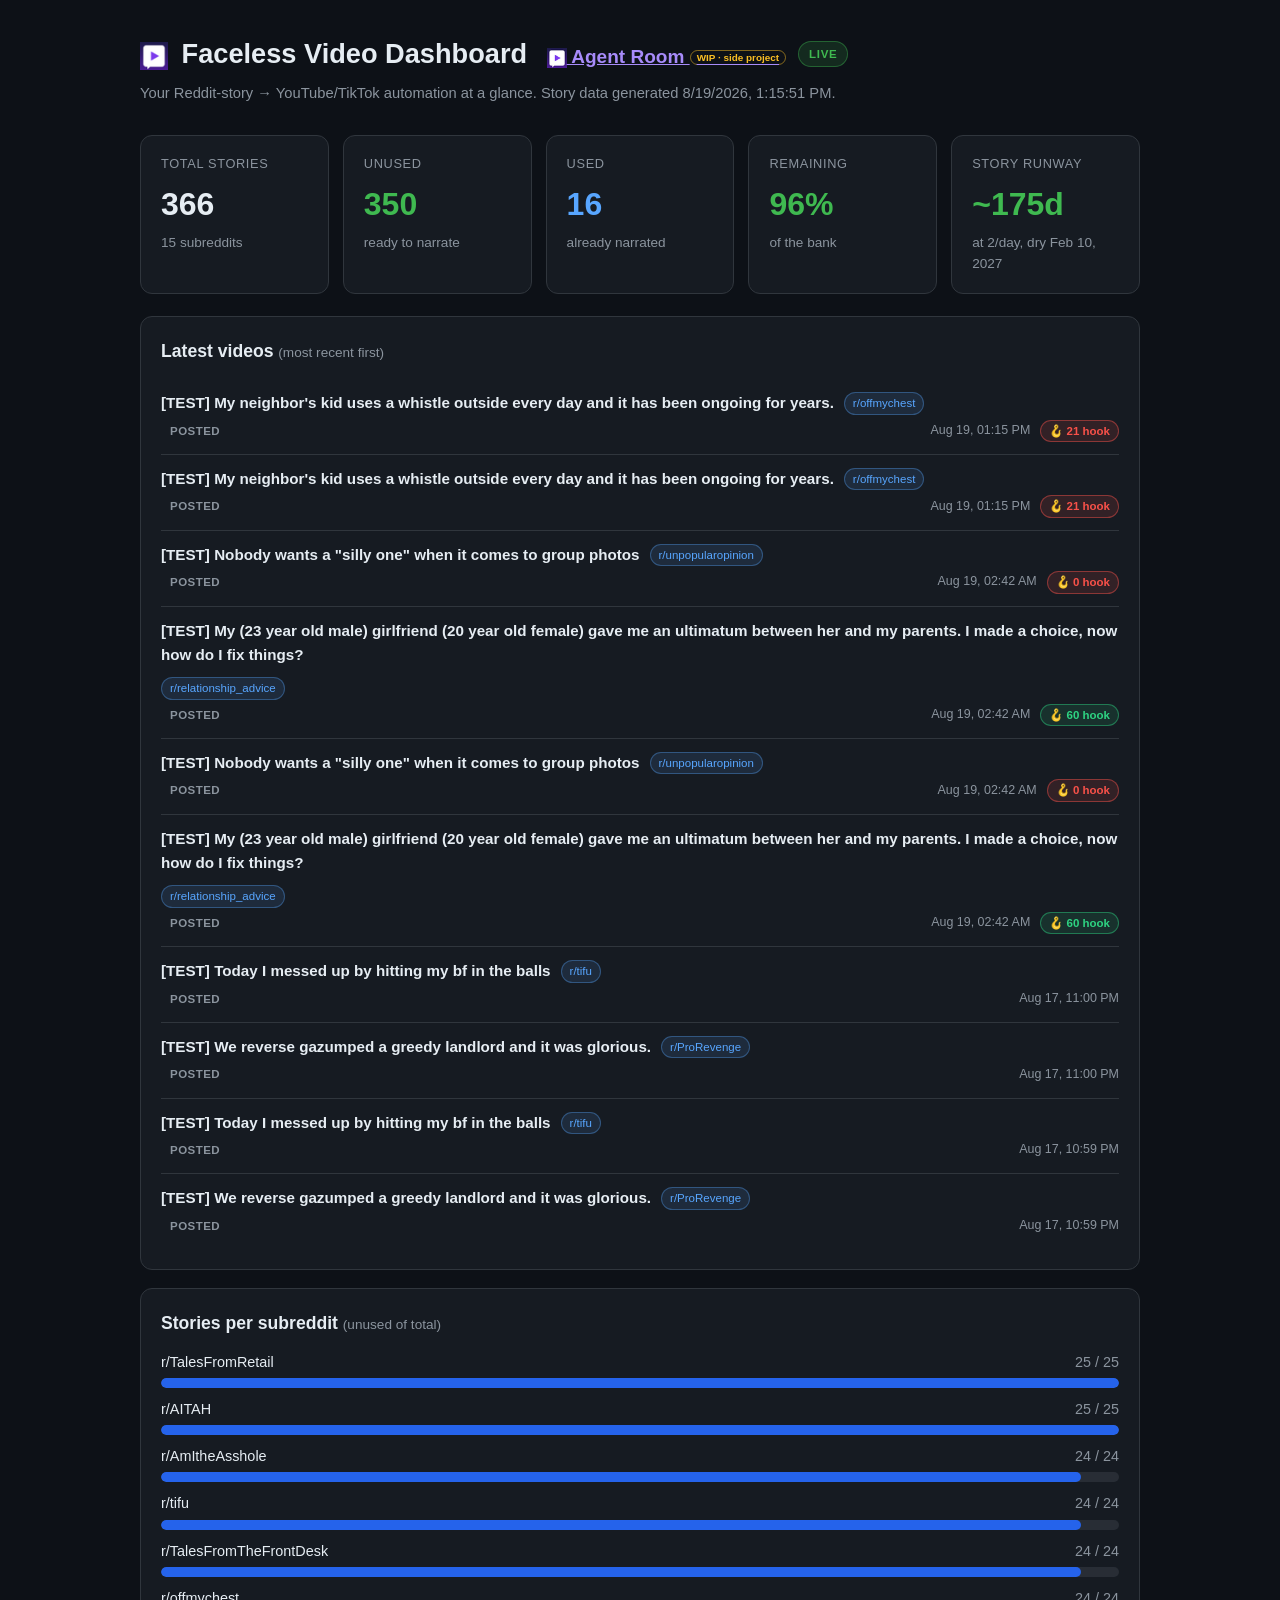
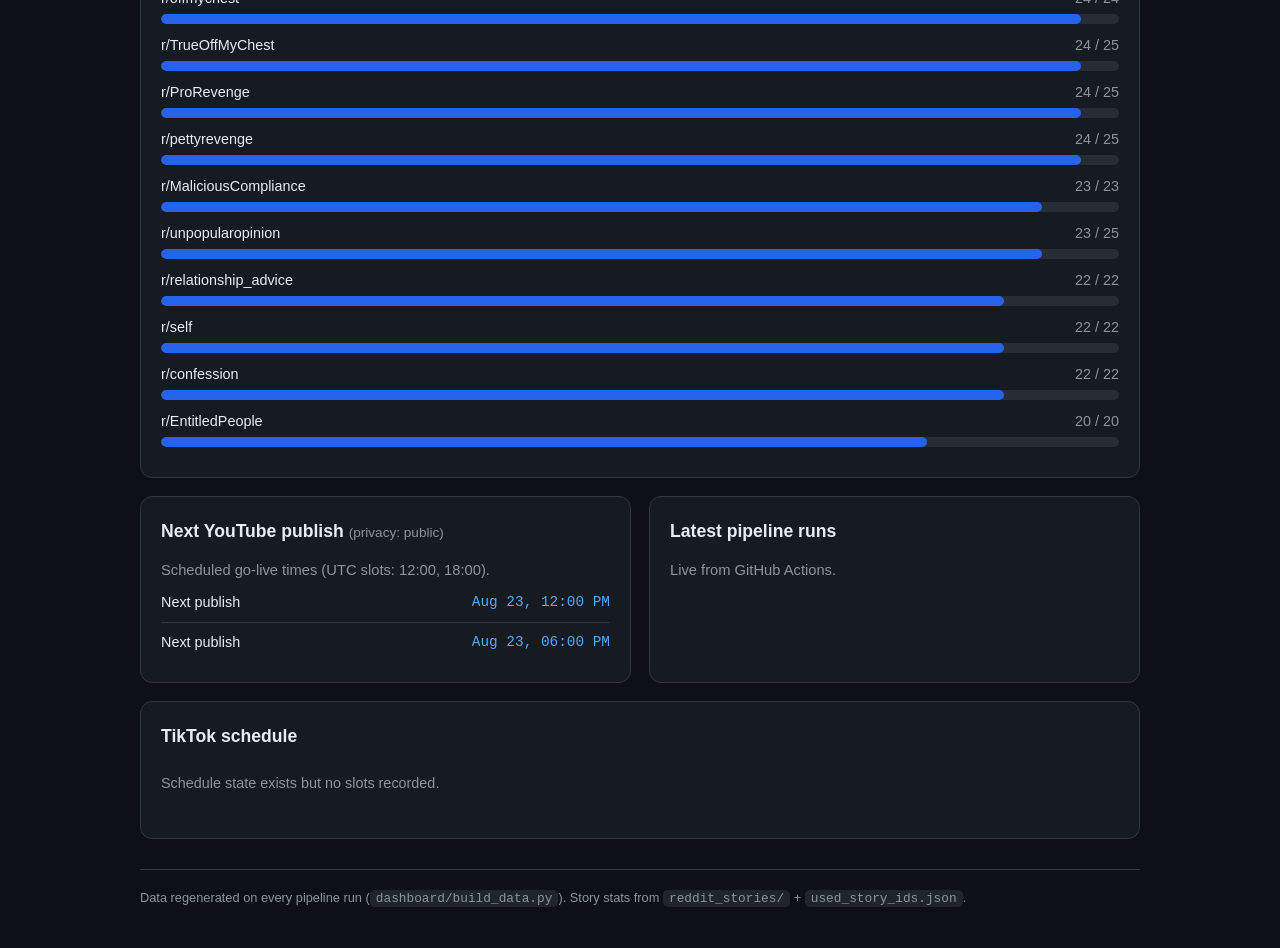
==== dashboard/index.html @ 83d23ac1 "fix: Replace emoji icons with app icon in dashboard headers - dashboard/index.html: 🎬 and 🎮 replaced" ====
<!DOCTYPE html>
<html lang="en">
<head>
    <!-- Favicon (same icon used in TikTok App Review) -->
    <link rel="icon" type="image/x-icon" href="../favicon.ico">
    <link rel="icon" type="image/png" sizes="32x32" href="../favicon-32x32.png">
    <link rel="icon" type="image/png" sizes="16x16" href="../favicon-16x16.png">
    <link rel="apple-touch-icon" sizes="180x180" href="../apple-touch-icon.png">
    <meta name="theme-color" content="#7c3aed">
    <link rel="manifest" href="../site.webmanifest">
    <meta property="og:title" content="Faceless Video Creator Poster">
    <meta property="og:description" content="AI-powered Reddit story video generator">
    <meta property="og:image" content="../icon-512.png">
    <meta property="og:image:width" content="512">
    <meta property="og:image:height" content="512">
    <meta name="twitter:card" content="summary">
    <meta charset="UTF-8" />
    <meta name="viewport" content="width=device-width, initial-scale=1.0" />
    <title>Faceless Video Dashboard</title>
    <link rel="stylesheet" href="style.css" />
</head>
<body>
    <header>
        <div class="title-row">
            <h1><img src="../favicon-32x32.png" alt="icon" style="width:28px;height:28px;vertical-align:middle;margin-right:6px;"> Faceless Video Dashboard <a href="agent_room.html" style="font-size:0.7em;margin-left:12px;color:#a78bfa;"><img src="../favicon-32x32.png" alt="icon" style="width:20px;height:20px;vertical-align:middle;"> Agent Room <span style="color:#fbbf24;border:1px solid rgba(251,191,36,.5);border-radius:999px;padding:1px 6px;font-size:.62rem;vertical-align:middle;">WIP · side project</span></a></h1>
            <span id="live-pill" class="pill pill-live">live</span>
        </div>
        <p class="subtitle">Your Reddit-story → YouTube/TikTok automation at a glance.
            <span id="generated-at"></span>
        </p>
    </header>

    <div id="low-bank-alert" class="alert" hidden>
        ⚠️ <strong>Story bank running low</strong> — <span id="low-bank-count"></span> unused
        stories left. Run <code>fetch_stories.py</code> on your laptop (or wait for its weekly
        schedule) to refill before the bank runs dry.
    </div>

    <main>
        <section class="cards" id="stat-cards">
            <!-- populated by app.js -->
        </section>

        <section class="panel">
            <h2>Latest videos <span class="hint">(most recent first)</span></h2>
            <ul id="video-list" class="videos"></ul>
        </section>

        <section class="panel">
            <h2>Stories per subreddit <span class="hint">(unused of total)</span></h2>
            <div id="subreddit-bars" class="bars"></div>
        </section>

        <div class="two-col">
            <section class="panel">
                <h2>Next YouTube publish <span class="hint" id="yt-privacy-hint"></span></h2>
                <p class="subtitle">Scheduled go-live times (UTC slots: <span id="yt-slots"></span>).</p>
                <div id="yt-publish-box"></div>
            </section>

            <section class="panel">
                <h2>Latest pipeline runs</h2>
                <p class="subtitle">Live from GitHub Actions.</p>
                <ul id="run-list" class="runs"></ul>
            </section>
        </div>

        <section class="panel">
            <h2>TikTok schedule</h2>
            <div id="schedule-box"></div>
        </section>
    </main>

    <footer>
        Data regenerated on every pipeline run (<code>dashboard/build_data.py</code>).
        Story stats from <code>reddit_stories/</code> + <code>used_story_ids.json</code>.
    </footer>

    <script src="app.js"></script>
</body>
</html>
---- dashboard/style.css ----
:root {
    --bg: #0d1117;
    --panel: #161b22;
    --border: #30363d;
    --text: #e6edf3;
    --muted: #8b949e;
    --accent: #2563eb;
    --green: #3fb950;
    --red: #f85149;
    --yellow: #d29922;
    --blue: #58a6ff;
}

* { box-sizing: border-box; }

body {
    font-family: -apple-system, BlinkMacSystemFont, "Segoe UI", Roboto, sans-serif;
    background: var(--bg);
    color: var(--text);
    margin: 0;
    padding: 0 24px 40px;
    line-height: 1.6;
}

header {
    max-width: 1000px;
    margin: 0 auto;
    padding: 32px 0 8px;
}

.title-row {
    display: flex;
    align-items: center;
    gap: 12px;
}

h1 { font-size: 1.7rem; margin: 0; }
h2 { font-size: 1.1rem; margin: 0 0 14px; }

.subtitle {
    color: var(--muted);
    font-size: 0.92rem;
    margin: 6px 0 0;
}

.pill {
    font-size: 0.72rem;
    font-weight: 700;
    text-transform: uppercase;
    letter-spacing: 0.06em;
    padding: 3px 10px;
    border-radius: 999px;
}

.pill-live {
    background: rgba(63, 185, 80, 0.15);
    color: var(--green);
    border: 1px solid rgba(63, 185, 80, 0.4);
}

main { max-width: 1000px; margin: 0 auto; }

.alert {
    background: rgba(210, 153, 34, 0.12);
    border: 1px solid rgba(210, 153, 34, 0.5);
    color: #e3b341;
    border-radius: 10px;
    padding: 14px 18px;
    margin: 18px 0;
}

.alert code, footer code {
    background: rgba(139, 148, 158, 0.15);
    padding: 1px 6px;
    border-radius: 5px;
}

.cards {
    display: grid;
    grid-template-columns: repeat(auto-fit, minmax(180px, 1fr));
    gap: 14px;
    margin: 22px 0;
}

.card {
    background: var(--panel);
    border: 1px solid var(--border);
    border-radius: 12px;
    padding: 18px 20px;
}

.card .label {
    color: var(--muted);
    font-size: 0.8rem;
    text-transform: uppercase;
    letter-spacing: 0.05em;
}

.card .value {
    font-size: 2rem;
    font-weight: 700;
    margin-top: 4px;
}

.card .sub { color: var(--muted); font-size: 0.85rem; margin-top: 2px; }

.value.green { color: var(--green); }
.value.red { color: var(--red); }
.value.blue { color: var(--blue); }

.panel {
    background: var(--panel);
    border: 1px solid var(--border);
    border-radius: 12px;
    padding: 20px;
    margin-bottom: 18px;
}

.hint { color: var(--muted); font-weight: 400; font-size: 0.85rem; }

.bar-row { margin-bottom: 10px; }

.bar-label {
    display: flex;
    justify-content: space-between;
    font-size: 0.9rem;
    margin-bottom: 4px;
}

.bar-label .count { color: var(--muted); }

.bar-track {
    background: rgba(139, 148, 158, 0.15);
    border-radius: 6px;
    height: 10px;
    overflow: hidden;
}

.bar-fill {
    background: var(--accent);
    height: 100%;
    border-radius: 6px;
    transition: width 0.5s ease;
}

.bar-fill.low { background: var(--yellow); }

.two-col {
    display: grid;
    grid-template-columns: 1fr 1fr;
    gap: 18px;
}

@media (max-width: 800px) {
    .two-col { grid-template-columns: 1fr; }
}

.videos { list-style: none; padding: 0; margin: 0; }

.video-item {
    padding: 12px 0;
    border-bottom: 1px solid var(--border);
}

.video-item:last-child { border-bottom: none; }

.video-top {
    display: flex;
    align-items: center;
    gap: 10px;
    flex-wrap: wrap;
}

.video-top a {
    color: var(--text);
    text-decoration: none;
    font-weight: 600;
    font-size: 0.95rem;
}

.video-top a:hover { color: var(--blue); text-decoration: underline; }

.video-meta {
    display: flex;
    align-items: center;
    gap: 10px;
    margin-top: 4px;
    color: var(--muted);
    font-size: 0.82rem;
}

.badge {
    background: rgba(88, 166, 255, 0.12);
    color: var(--blue);
    border: 1px solid rgba(88, 166, 255, 0.35);
    font-size: 0.72rem;
    padding: 1px 8px;
    border-radius: 999px;
    white-space: nowrap;
}

.perf-stats {
    display: inline-flex;
    align-items: center;
    gap: 10px;
    margin-left: 2px;
}

.perf-badge {
    font-size: 0.72rem;
    font-weight: 700;
    padding: 1px 8px;
    border-radius: 999px;
    border: 1px solid rgba(139, 148, 158, 0.4);
    color: var(--muted);
    white-space: nowrap;
}

.perf-badge.perf-good {
    background: rgba(46, 211, 130, 0.12);
    color: #2ed382;
    border-color: rgba(46, 211, 130, 0.45);
}

.perf-badge.perf-bad {
    background: rgba(248, 81, 73, 0.12);
    color: #f85149;
    border-color: rgba(248, 81, 73, 0.45);
}

.runs { list-style: none; padding: 0; margin: 0; }

.run-item {
    display: flex;
    align-items: center;
    gap: 10px;
    padding: 10px 0;
    border-bottom: 1px solid var(--border);
    font-size: 0.9rem;
}

.run-item:last-child { border-bottom: none; }

.run-item a { color: var(--text); text-decoration: none; }
.run-item a:hover { color: var(--blue); text-decoration: underline; }

.status {
    font-size: 0.72rem;
    font-weight: 700;
    text-transform: uppercase;
    letter-spacing: 0.04em;
    padding: 2px 9px;
    border-radius: 999px;
    white-space: nowrap;
}

.status.success { background: rgba(63,185,80,.15); color: var(--green); }
.status.failure { background: rgba(248,81,73,.15); color: var(--red); }
.status.cancelled { background: rgba(139,148,158,.15); color: var(--muted); }
.status.in_progress { background: rgba(88,166,255,.15); color: var(--blue); }

.run-meta { color: var(--muted); font-size: 0.78rem; margin-left: auto; white-space: nowrap; }

.empty {
    color: var(--muted);
    font-size: 0.9rem;
    padding: 8px 0;
}

.schedule-item {
    display: flex;
    justify-content: space-between;
    padding: 8px 0;
    border-bottom: 1px solid var(--border);
    font-size: 0.9rem;
}

.schedule-item:last-child { border-bottom: none; }

.schedule-item .slot { font-family: ui-monospace, monospace; color: var(--blue); }

footer {
    max-width: 1000px;
    margin: 30px auto 0;
    color: var(--muted);
    font-size: 0.8rem;
    border-top: 1px solid var(--border);
    padding-top: 18px;
}
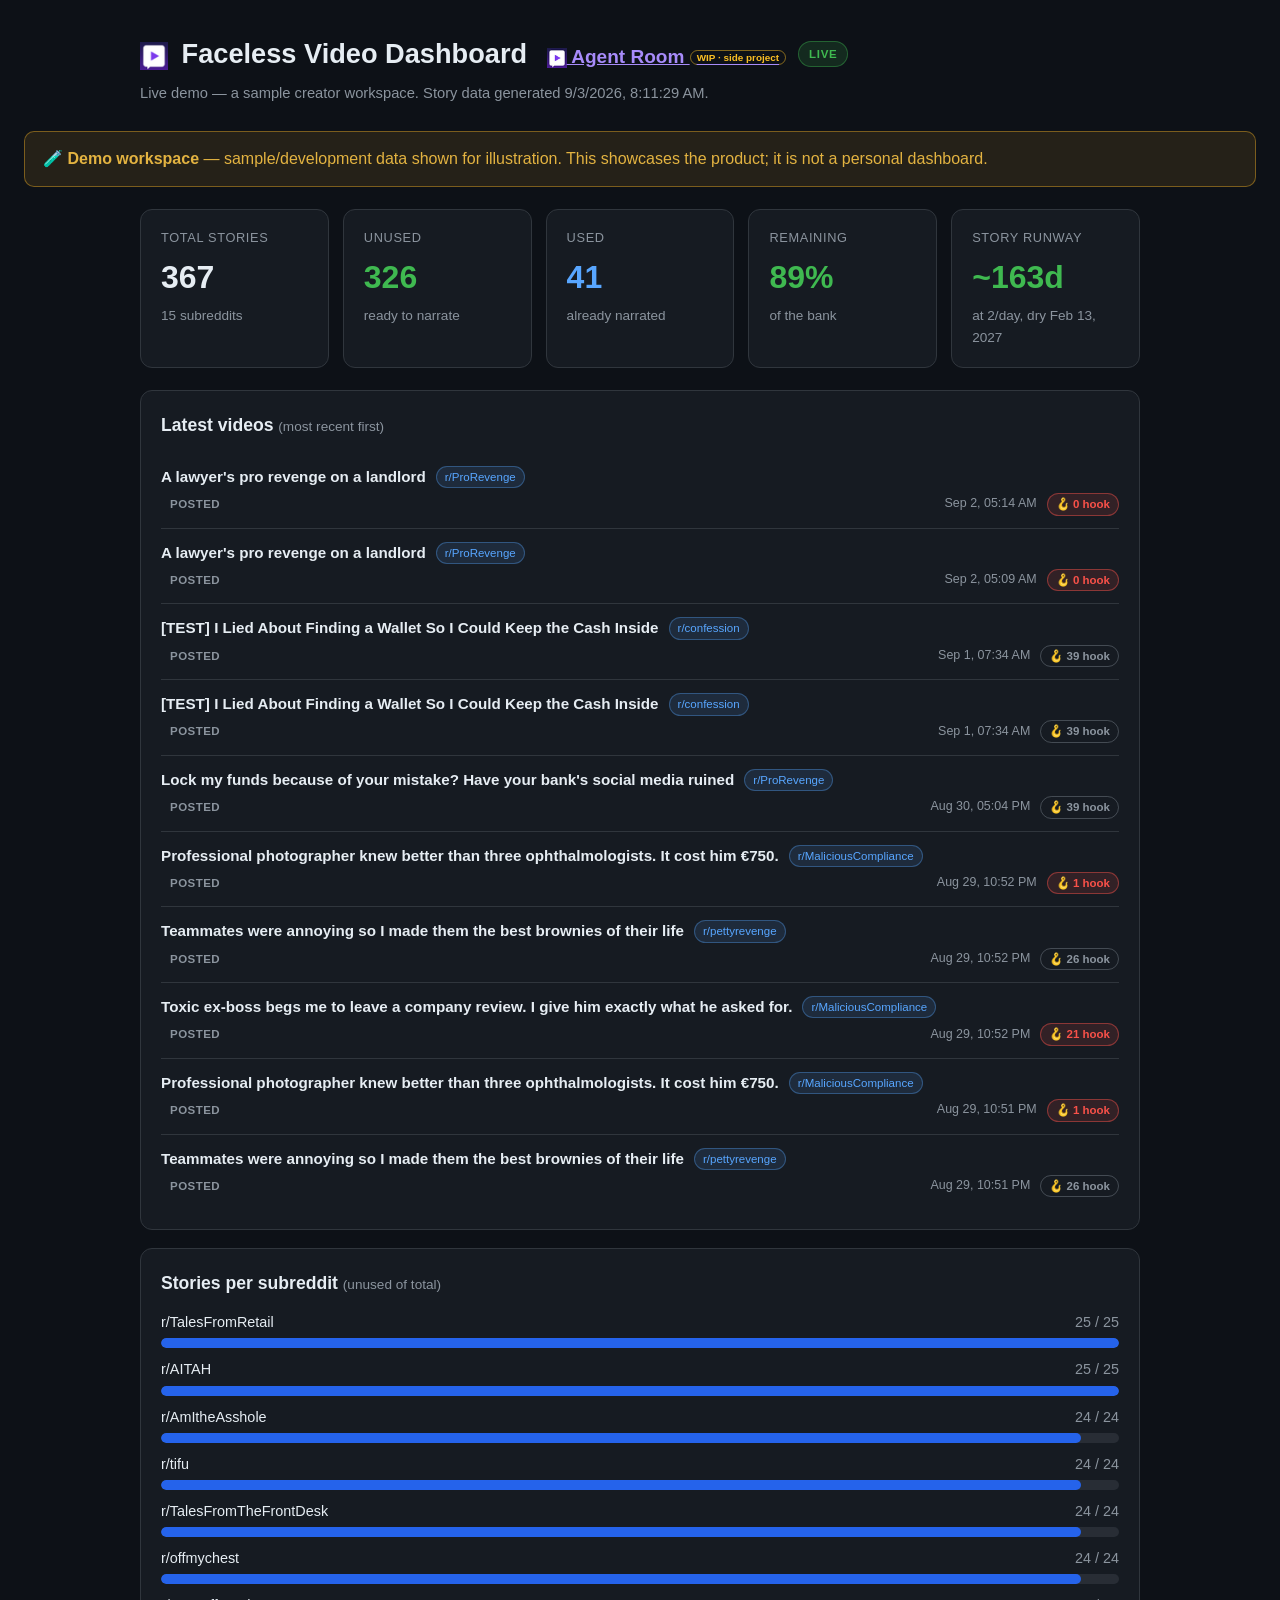
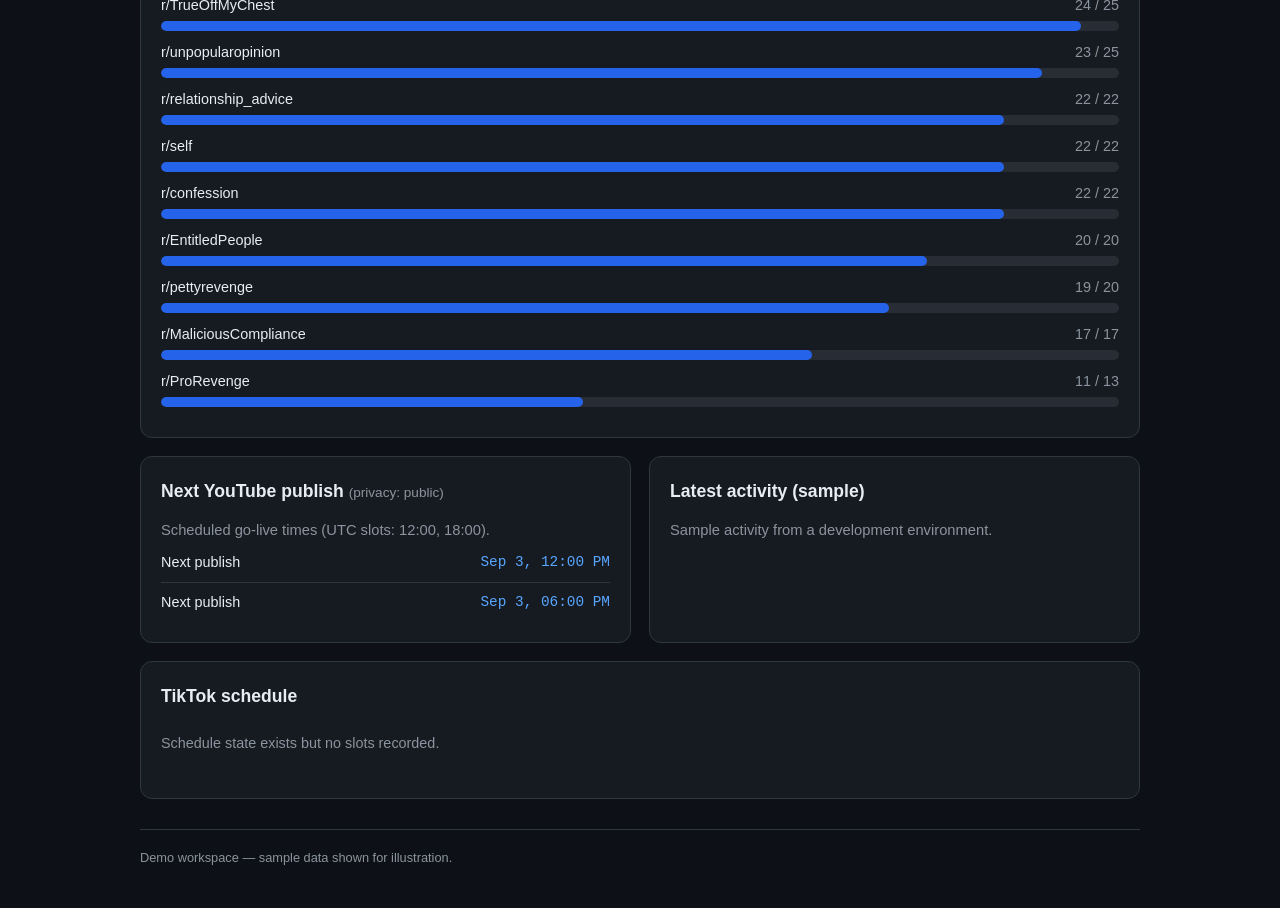
==== commit d7106a9f: "refactor: reframe site + docs as public product for TikTok app review Strip personal-use tells that " ====
--- a/dashboard/index.html
+++ b/dashboard/index.html
@@ -25,10 +25,15 @@
             <h1><img src="../favicon-32x32.png" alt="icon" style="width:28px;height:28px;vertical-align:middle;margin-right:6px;"> Faceless Video Dashboard <a href="agent_room.html" style="font-size:0.7em;margin-left:12px;color:#a78bfa;"><img src="../favicon-32x32.png" alt="icon" style="width:20px;height:20px;vertical-align:middle;"> Agent Room <span style="color:#fbbf24;border:1px solid rgba(251,191,36,.5);border-radius:999px;padding:1px 6px;font-size:.62rem;vertical-align:middle;">WIP · side project</span></a></h1>
             <span id="live-pill" class="pill pill-live">live</span>
         </div>
-        <p class="subtitle">Your Reddit-story → YouTube/TikTok automation at a glance.
+        <p class="subtitle">Live demo — a sample creator workspace.
             <span id="generated-at"></span>
         </p>
     </header>
+
+    <div id="demo-banner" class="alert">
+        🧪 <strong>Demo workspace</strong> — sample/development data shown for
+        illustration. This showcases the product; it is not a personal dashboard.
+    </div>
 
     <div id="low-bank-alert" class="alert" hidden>
         ⚠️ <strong>Story bank running low</strong> — <span id="low-bank-count"></span> unused
@@ -59,8 +64,8 @@
             </section>
 
             <section class="panel">
-                <h2>Latest pipeline runs</h2>
-                <p class="subtitle">Live from GitHub Actions.</p>
+                <h2>Latest activity (sample)</h2>
+                <p class="subtitle">Sample activity from a development environment.</p>
                 <ul id="run-list" class="runs"></ul>
             </section>
         </div>
@@ -72,8 +77,7 @@
     </main>
 
     <footer>
-        Data regenerated on every pipeline run (<code>dashboard/build_data.py</code>).
-        Story stats from <code>reddit_stories/</code> + <code>used_story_ids.json</code>.
+        Demo workspace — sample data shown for illustration.
     </footer>
 
     <script src="app.js"></script>
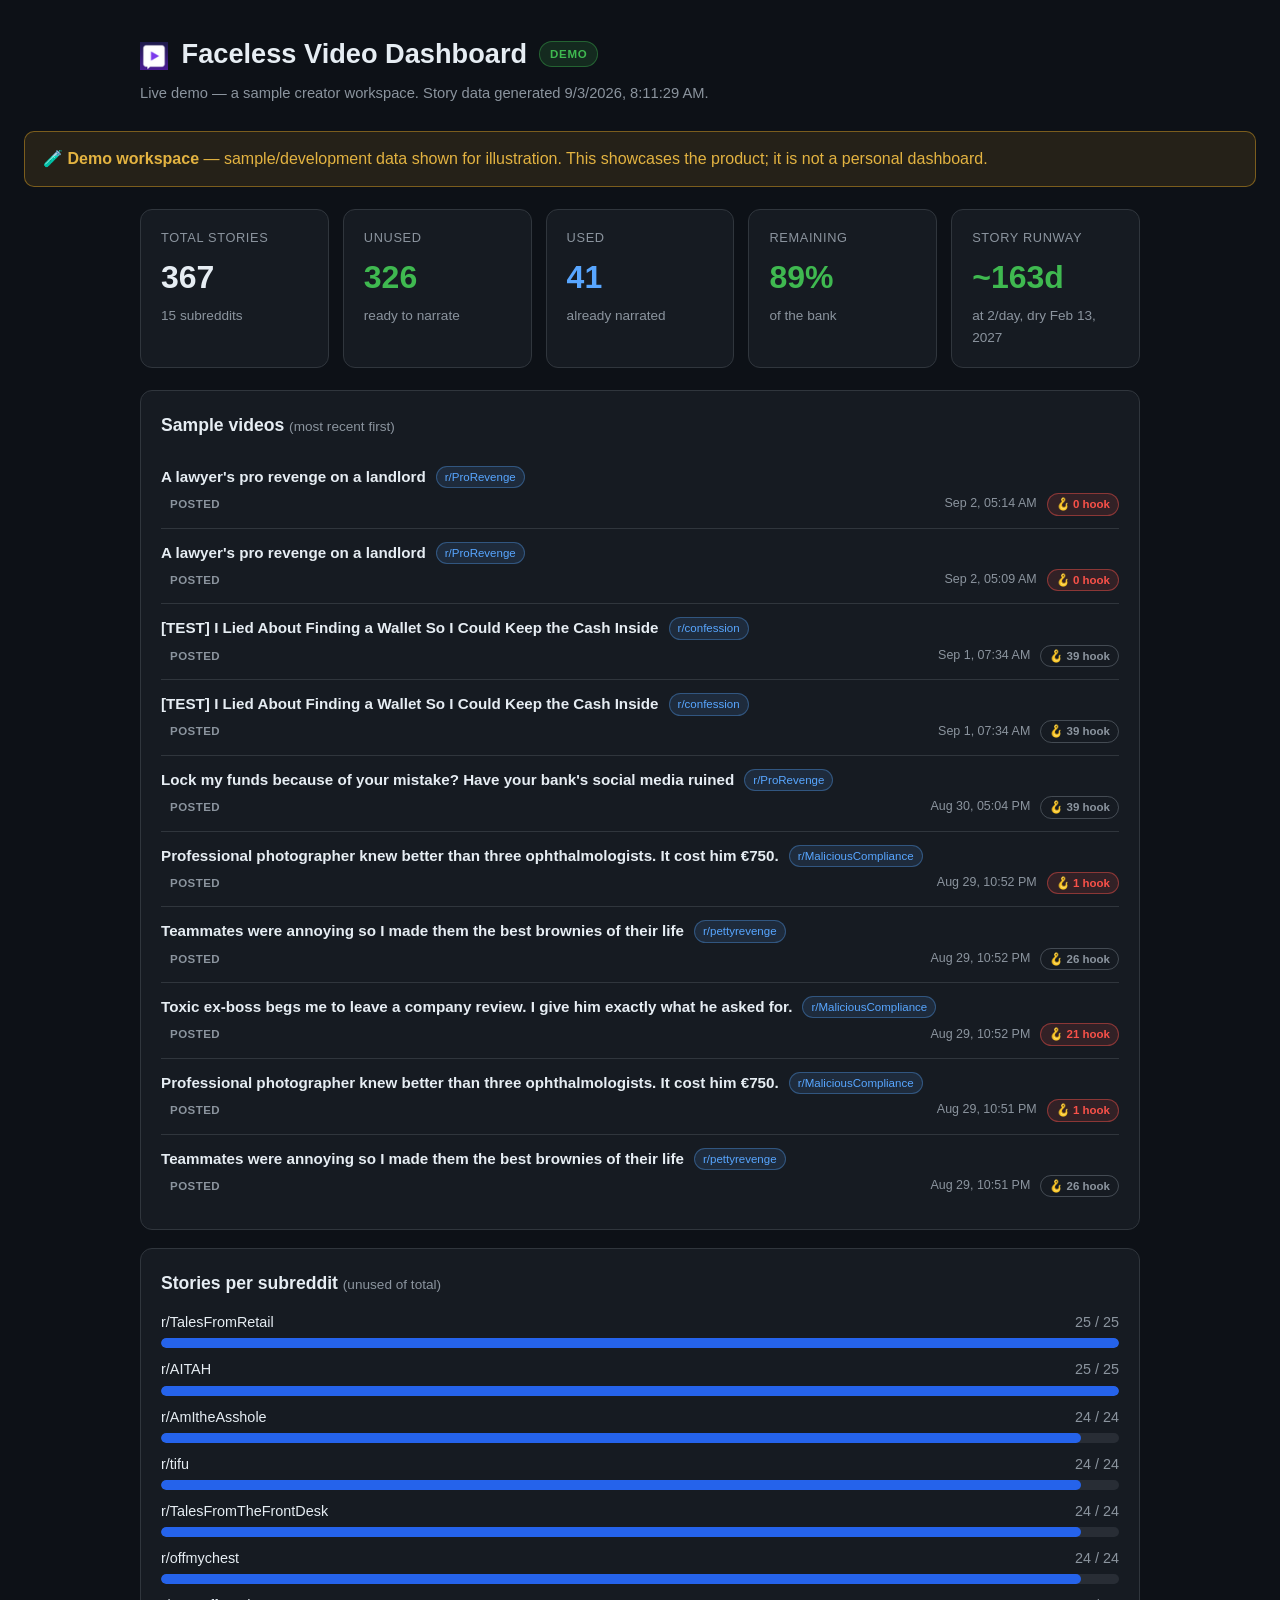
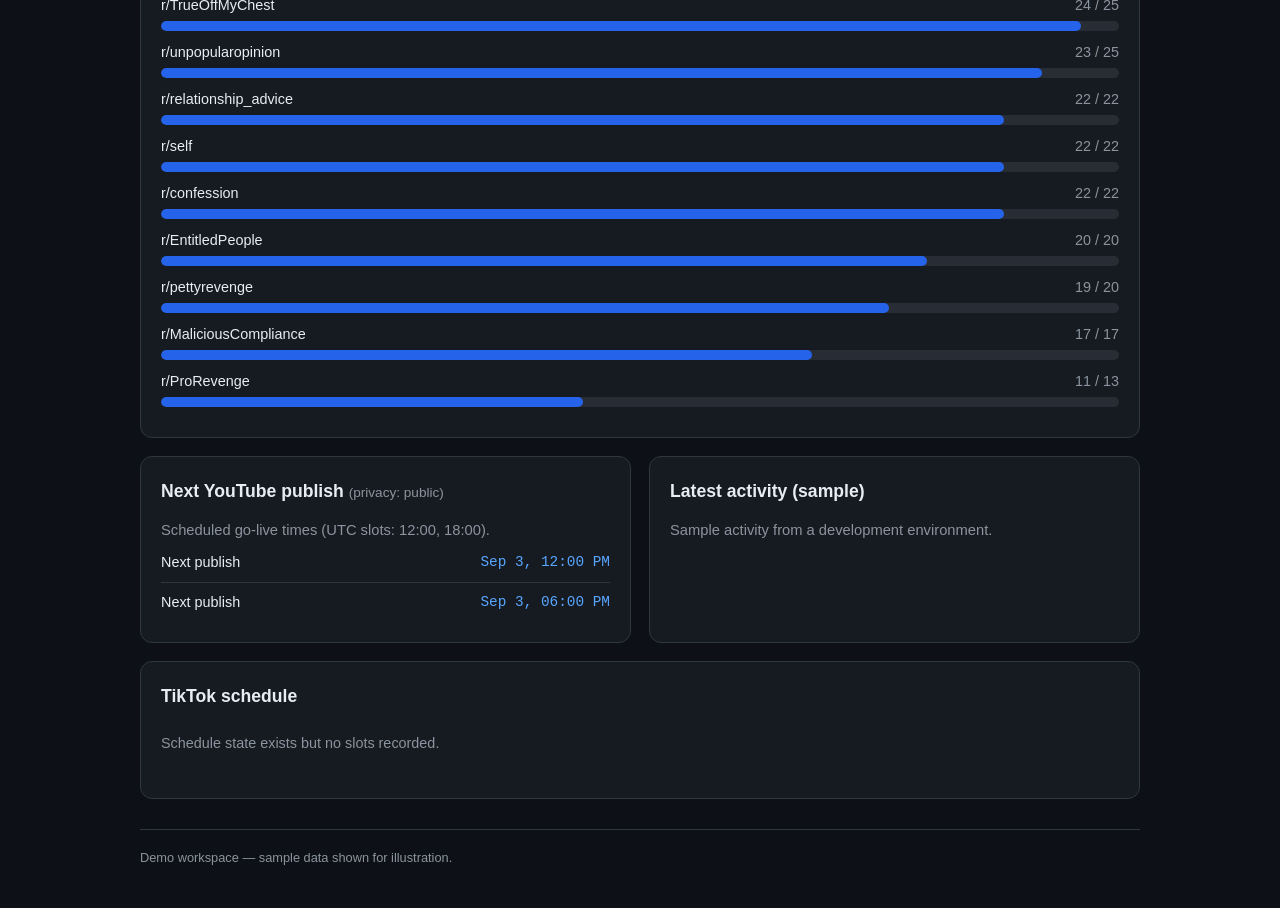
==== commit 699fa372: "refactor: strip remaining personal-use tells, add sandbox demo helper Remove the "personal/WIP" disc" ====
--- a/dashboard/index.html
+++ b/dashboard/index.html
@@ -22,8 +22,8 @@
 <body>
     <header>
         <div class="title-row">
-            <h1><img src="../favicon-32x32.png" alt="icon" style="width:28px;height:28px;vertical-align:middle;margin-right:6px;"> Faceless Video Dashboard <a href="agent_room.html" style="font-size:0.7em;margin-left:12px;color:#a78bfa;"><img src="../favicon-32x32.png" alt="icon" style="width:20px;height:20px;vertical-align:middle;"> Agent Room <span style="color:#fbbf24;border:1px solid rgba(251,191,36,.5);border-radius:999px;padding:1px 6px;font-size:.62rem;vertical-align:middle;">WIP · side project</span></a></h1>
-            <span id="live-pill" class="pill pill-live">live</span>
+            <h1><img src="../favicon-32x32.png" alt="icon" style="width:28px;height:28px;vertical-align:middle;margin-right:6px;"> Faceless Video Dashboard</h1>
+            <span class="pill pill-live">demo</span>
         </div>
         <p class="subtitle">Live demo — a sample creator workspace.
             <span id="generated-at"></span>
@@ -37,8 +37,7 @@
 
     <div id="low-bank-alert" class="alert" hidden>
         ⚠️ <strong>Story bank running low</strong> — <span id="low-bank-count"></span> unused
-        stories left. Run <code>fetch_stories.py</code> on your laptop (or wait for its weekly
-        schedule) to refill before the bank runs dry.
+        stories left. The bank is refilled automatically on a weekly schedule.
     </div>
 
     <main>
@@ -47,7 +46,7 @@
         </section>
 
         <section class="panel">
-            <h2>Latest videos <span class="hint">(most recent first)</span></h2>
+            <h2>Sample videos <span class="hint">(most recent first)</span></h2>
             <ul id="video-list" class="videos"></ul>
         </section>
 
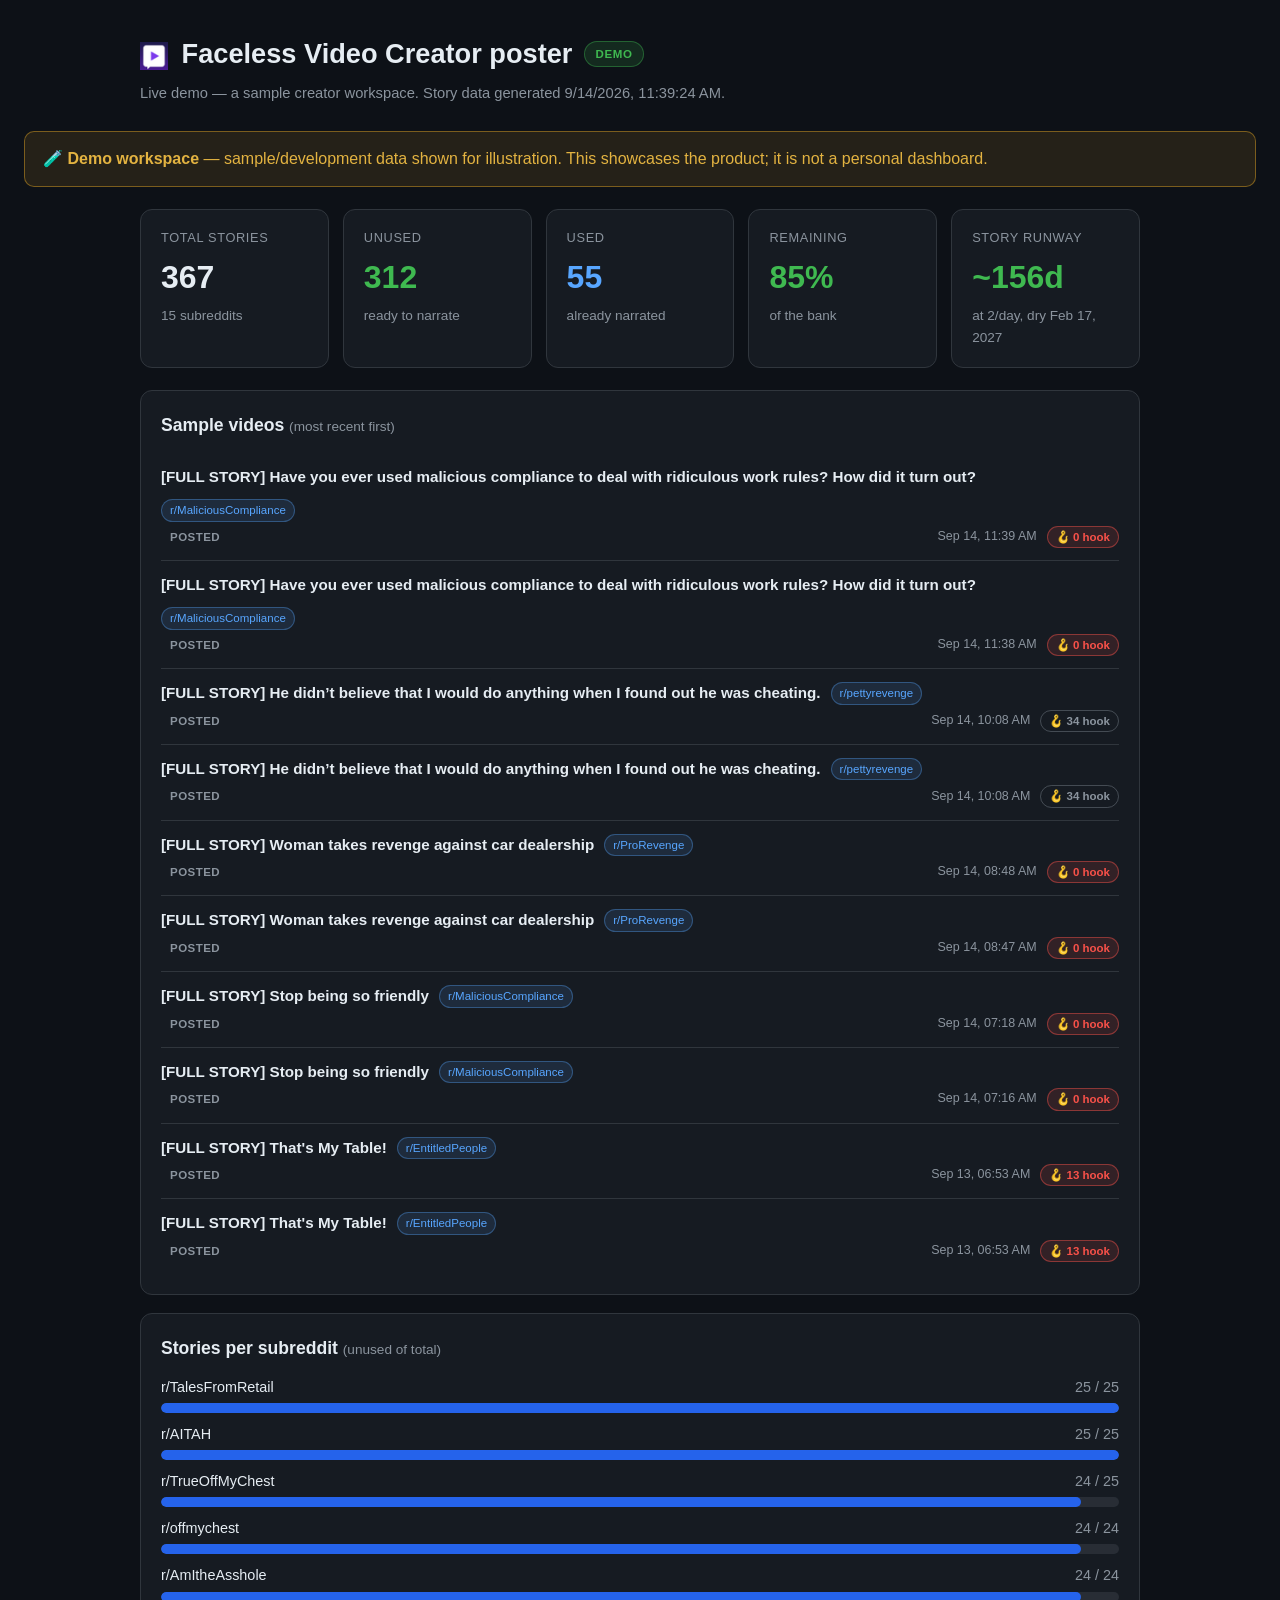
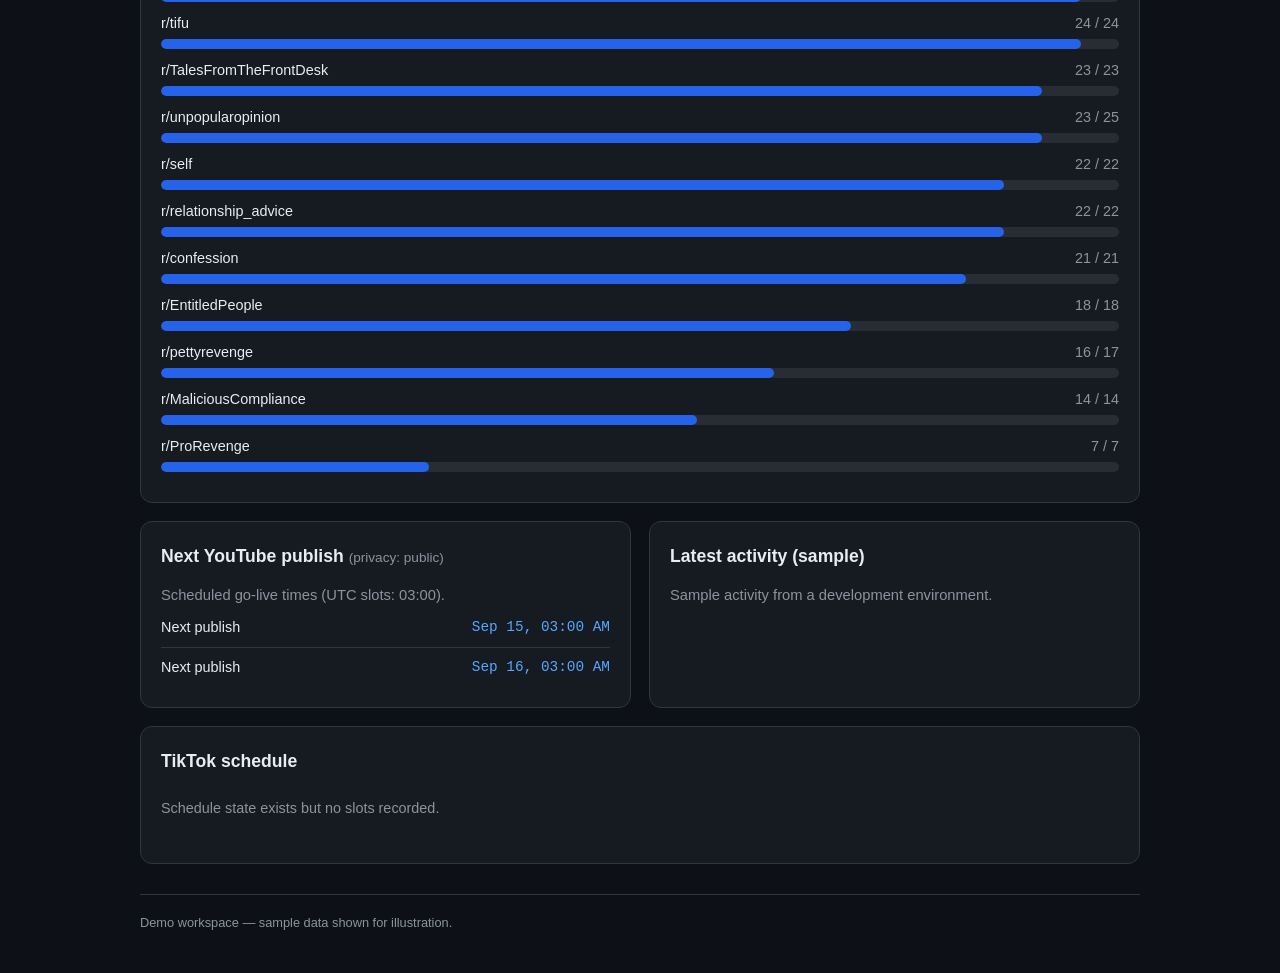
==== commit e8789900: "fix: display the app name exactly as TikTok's listing ("Faceless Video Creator poster") TikTok rejec" ====
--- a/dashboard/index.html
+++ b/dashboard/index.html
@@ -8,7 +8,7 @@
     <link rel="apple-touch-icon" sizes="180x180" href="../apple-touch-icon.png">
     <meta name="theme-color" content="#7c3aed">
     <link rel="manifest" href="../site.webmanifest">
-    <meta property="og:title" content="Faceless Video Creator Poster">
+    <meta property="og:title" content="Faceless Video Creator poster">
     <meta property="og:description" content="AI-powered Reddit story video generator">
     <meta property="og:image" content="../icon-512.png">
     <meta property="og:image:width" content="512">
@@ -16,13 +16,13 @@
     <meta name="twitter:card" content="summary">
     <meta charset="UTF-8" />
     <meta name="viewport" content="width=device-width, initial-scale=1.0" />
-    <title>Faceless Video Dashboard</title>
+    <title>Faceless Video Creator poster Dashboard</title>
     <link rel="stylesheet" href="style.css" />
 </head>
 <body>
     <header>
         <div class="title-row">
-            <h1><img src="../favicon-32x32.png" alt="icon" style="width:28px;height:28px;vertical-align:middle;margin-right:6px;"> Faceless Video Dashboard</h1>
+            <h1><img src="../favicon-32x32.png" alt="icon" style="width:28px;height:28px;vertical-align:middle;margin-right:6px;"> Faceless Video Creator poster</h1>
             <span class="pill pill-live">demo</span>
         </div>
         <p class="subtitle">Live demo — a sample creator workspace.
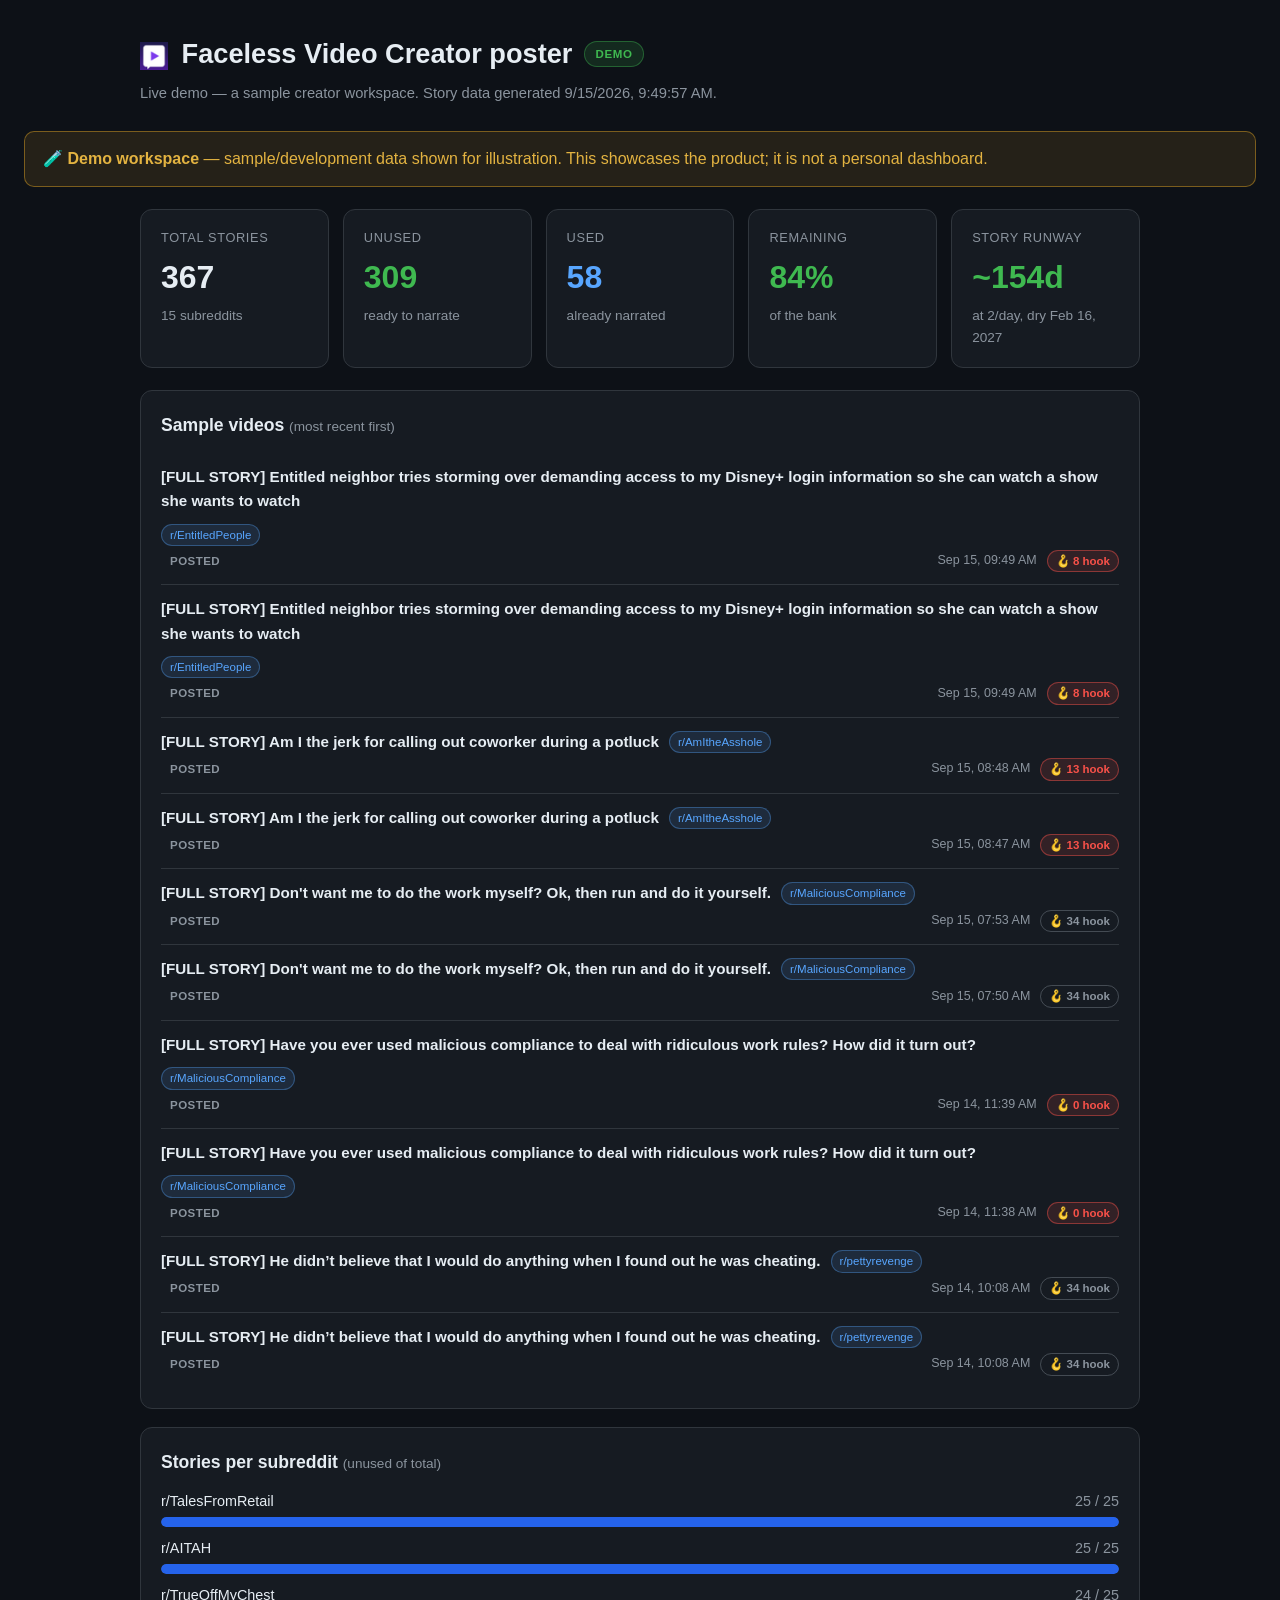
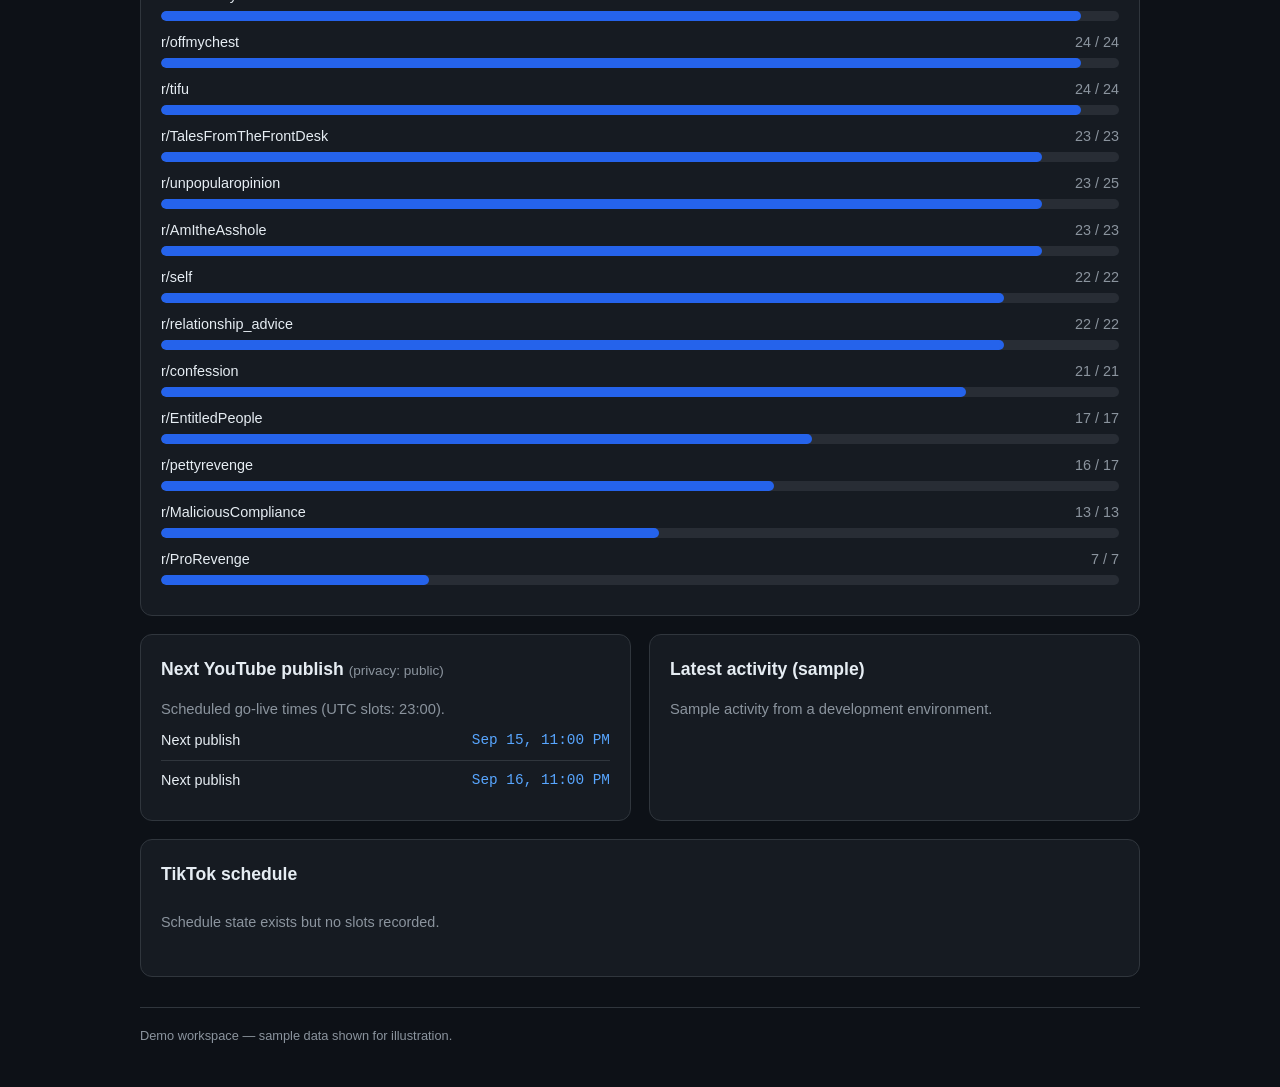
==== commit 4b516a3b: "fix: make legal pages accurate and drop reviewer-visible notes The TikTok review flagged the legal U" ====
--- a/dashboard/index.html
+++ b/dashboard/index.html
@@ -1,7 +1,6 @@
 <!DOCTYPE html>
 <html lang="en">
 <head>
-    <!-- Favicon (same icon used in TikTok App Review) -->
     <link rel="icon" type="image/x-icon" href="../favicon.ico">
     <link rel="icon" type="image/png" sizes="32x32" href="../favicon-32x32.png">
     <link rel="icon" type="image/png" sizes="16x16" href="../favicon-16x16.png">
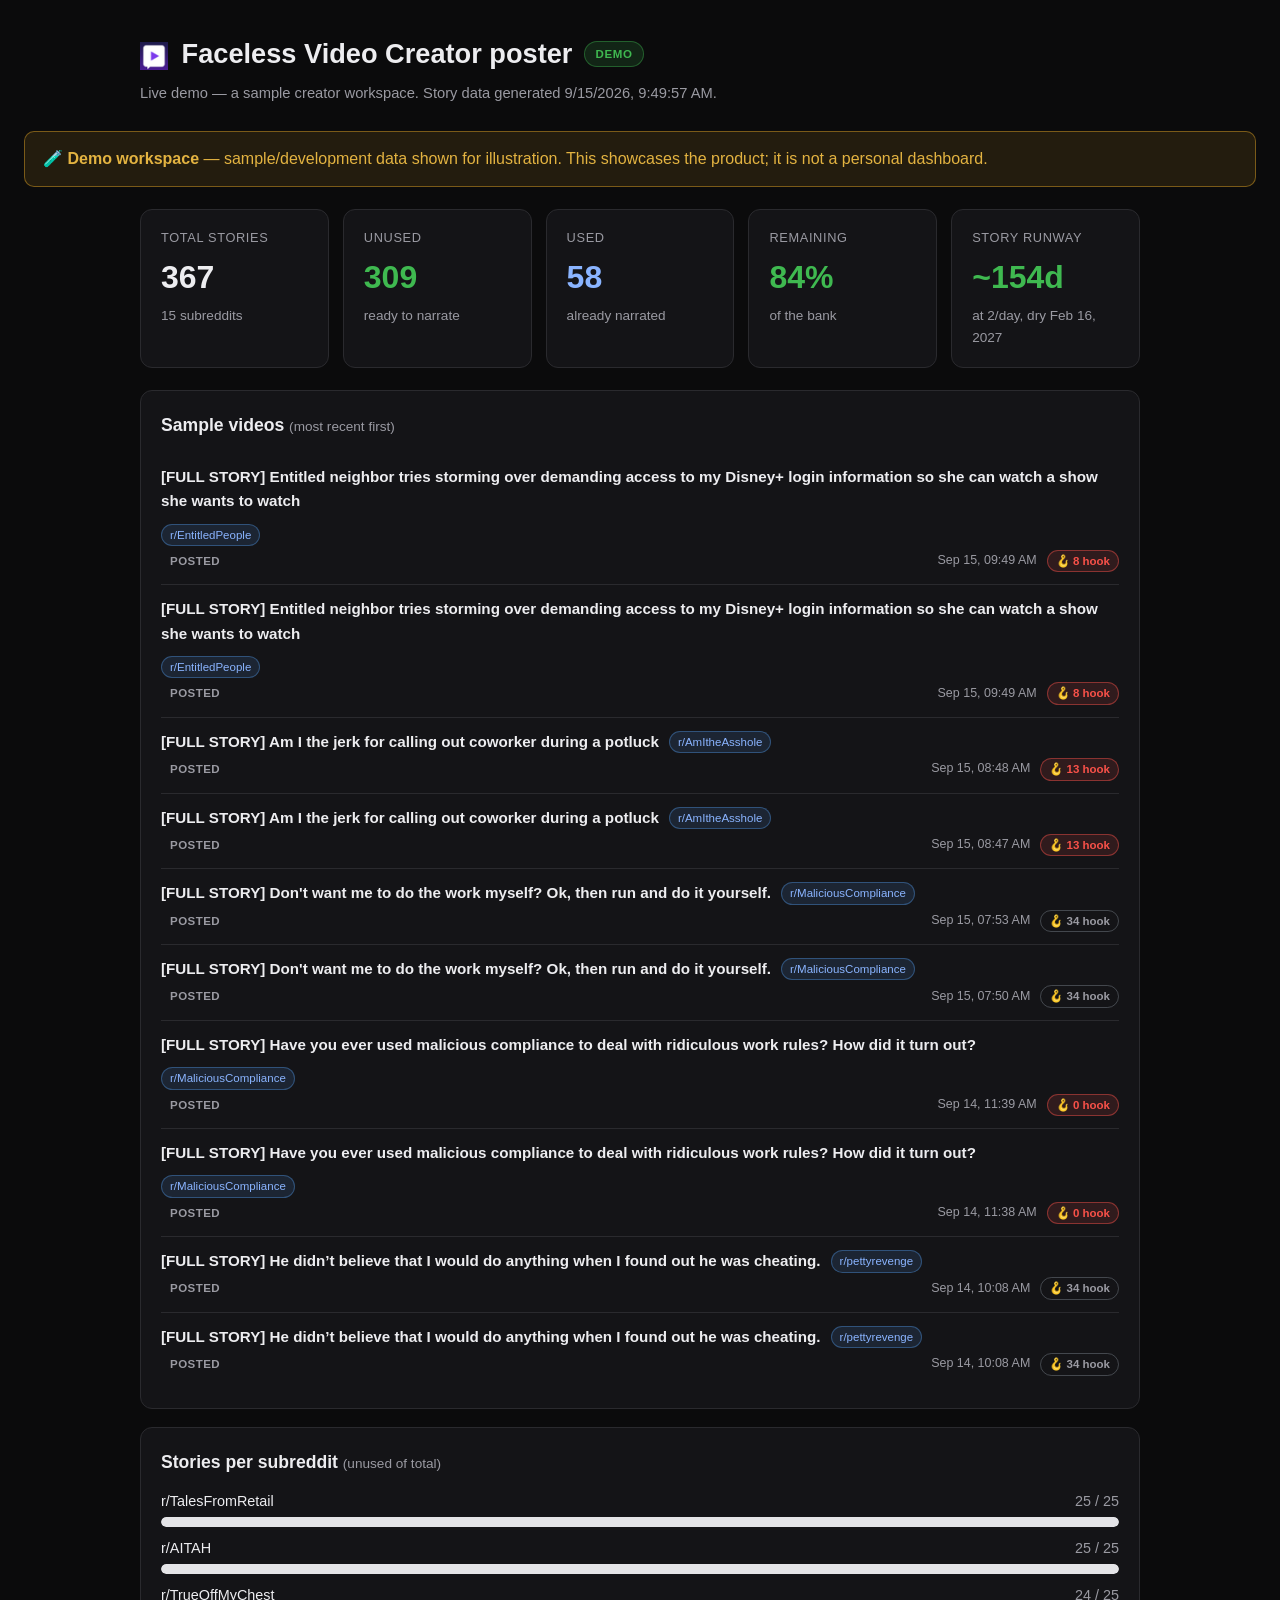
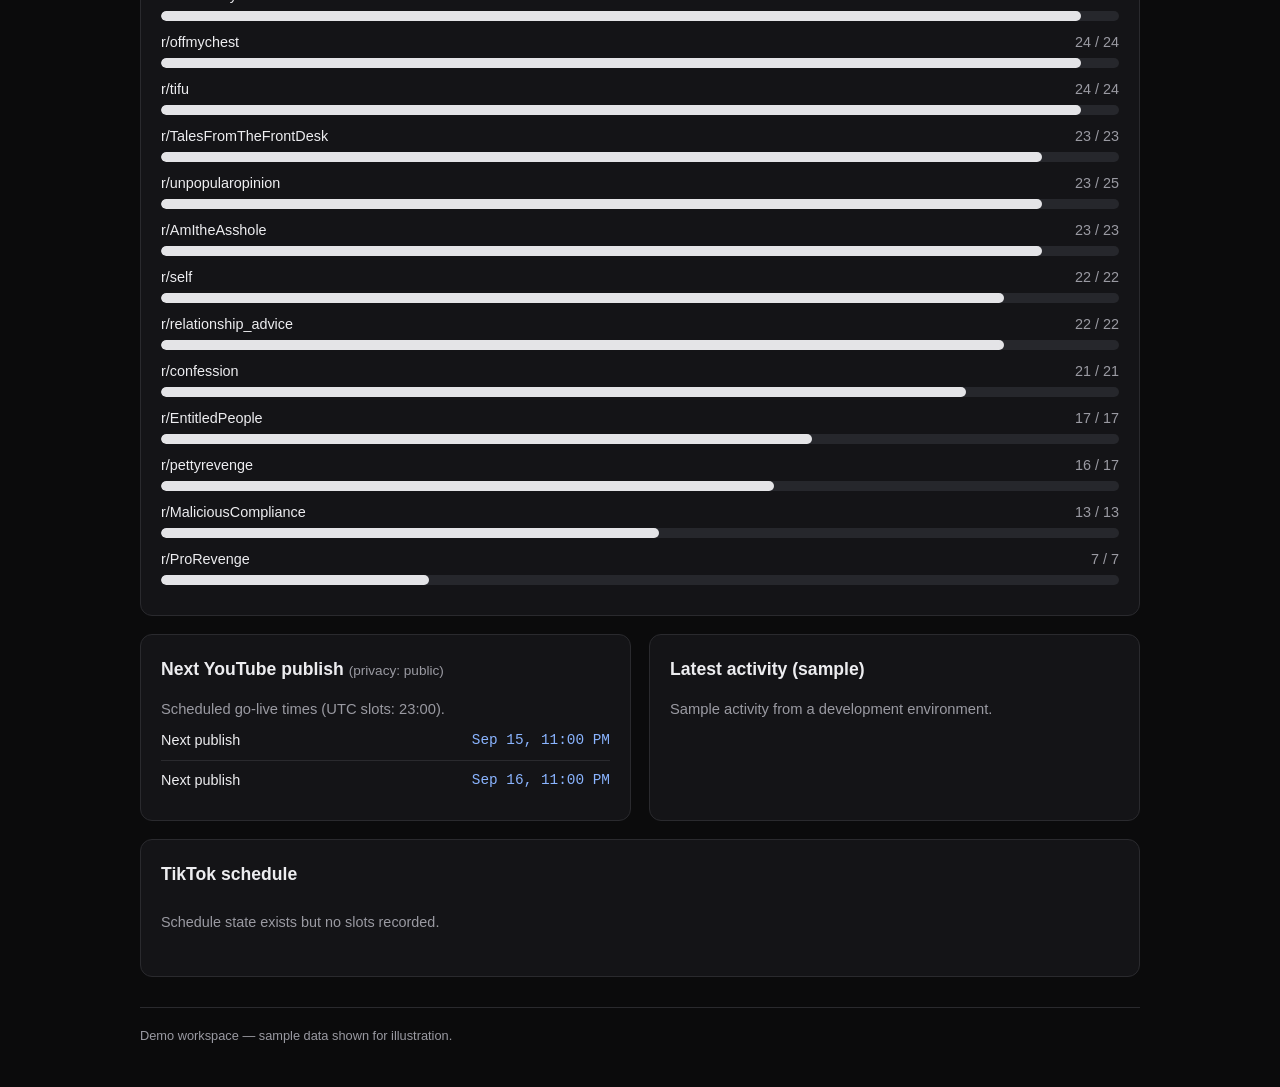
==== commit 400a0920: "style: switch the site from purple/cyan to Graphite + white Replaces the purple/cyan palette across " ====
--- a/dashboard/index.html
+++ b/dashboard/index.html
@@ -5,7 +5,7 @@
     <link rel="icon" type="image/png" sizes="32x32" href="../favicon-32x32.png">
     <link rel="icon" type="image/png" sizes="16x16" href="../favicon-16x16.png">
     <link rel="apple-touch-icon" sizes="180x180" href="../apple-touch-icon.png">
-    <meta name="theme-color" content="#7c3aed">
+    <meta name="theme-color" content="#0b0b0c">
     <link rel="manifest" href="../site.webmanifest">
     <meta property="og:title" content="Faceless Video Creator poster">
     <meta property="og:description" content="AI-powered Reddit story video generator">
--- a/dashboard/style.css
+++ b/dashboard/style.css
@@ -1,14 +1,17 @@
 :root {
-    --bg: #0d1117;
-    --panel: #161b22;
-    --border: #30363d;
-    --text: #e6edf3;
-    --muted: #8b949e;
-    --accent: #2563eb;
+    /* Graphite + white — matches the public site (index.html). */
+    --bg: #0b0b0c;
+    --panel: #141417;
+    --border: #2a2a2e;
+    --text: #ededf0;
+    --muted: #9a9aa2;
+    --accent: #e4e4e7;
+    /* Semantic colours are intentionally left alone: green/red/yellow carry
+       meaning (success, failure, warning) and must not change with the theme. */
     --green: #3fb950;
     --red: #f85149;
     --yellow: #d29922;
-    --blue: #58a6ff;
+    --blue: #8ab4ff;
 }
 
 * { box-sizing: border-box; }
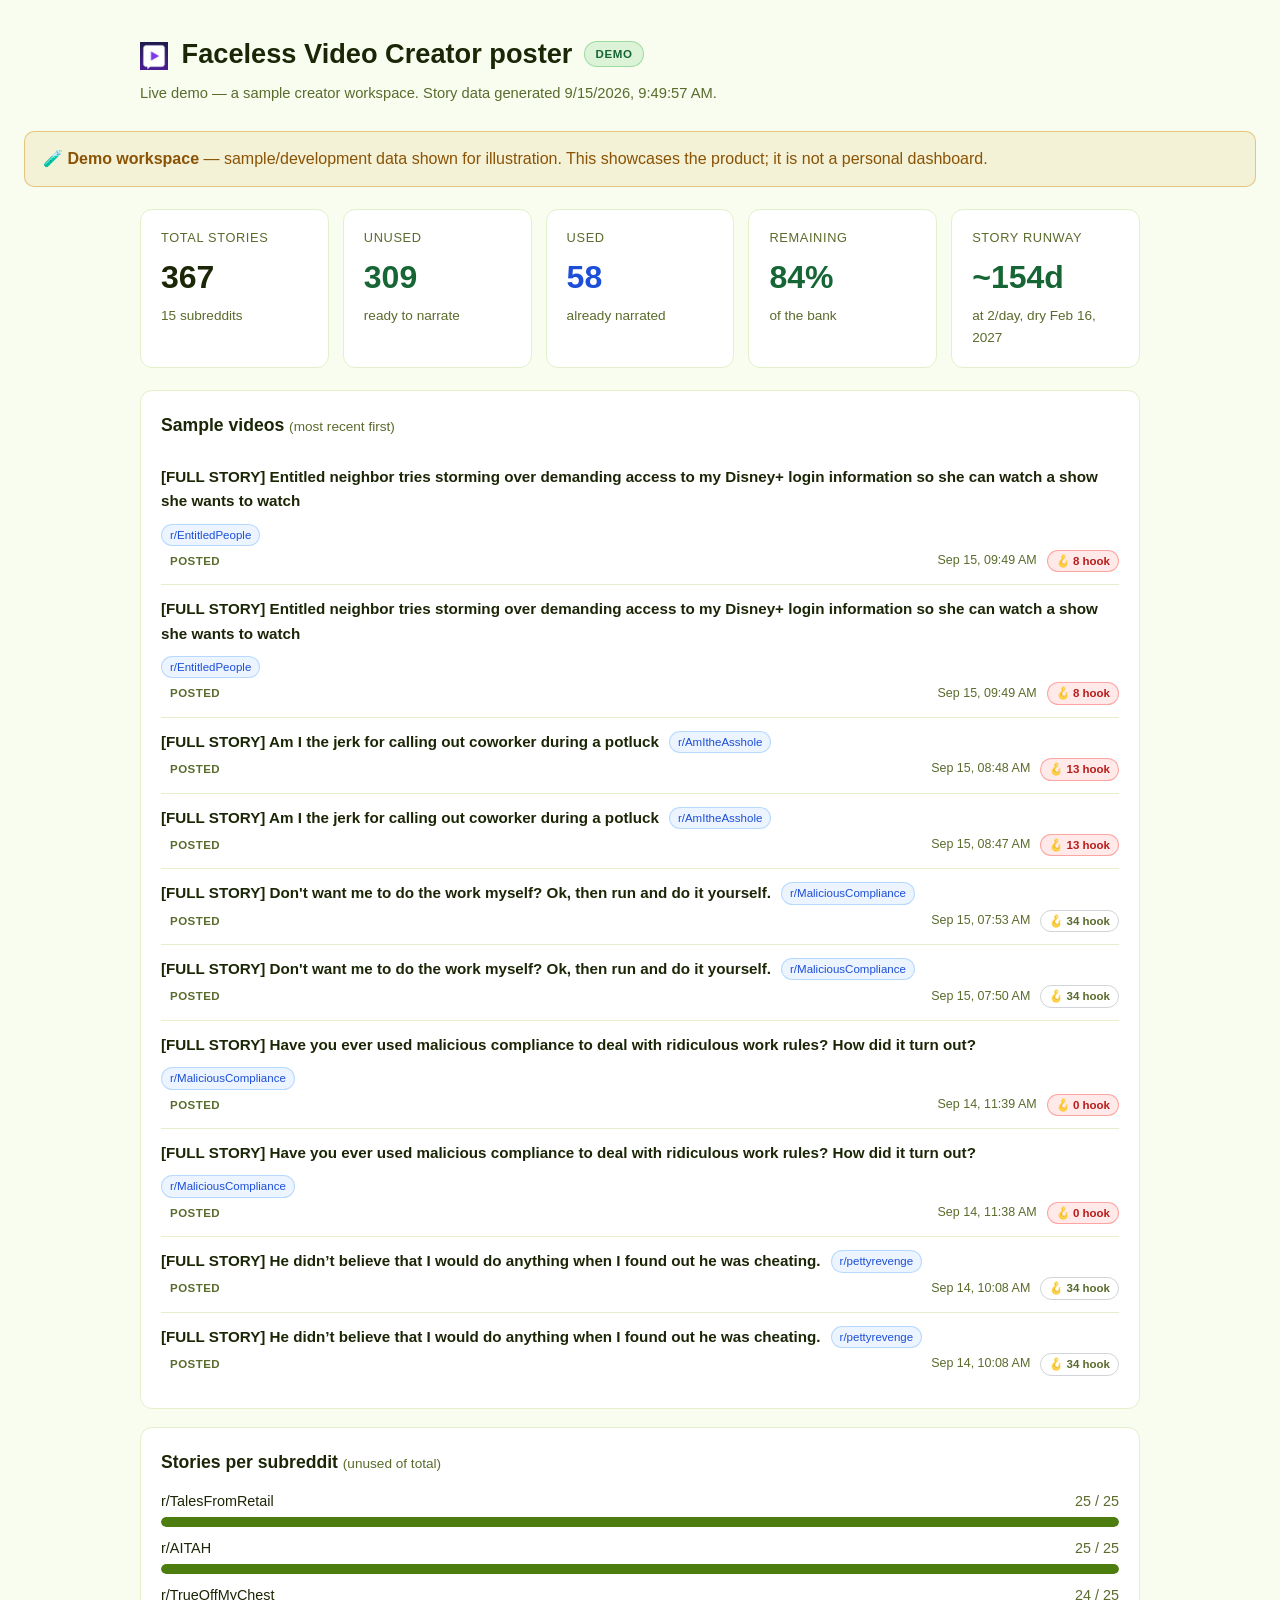
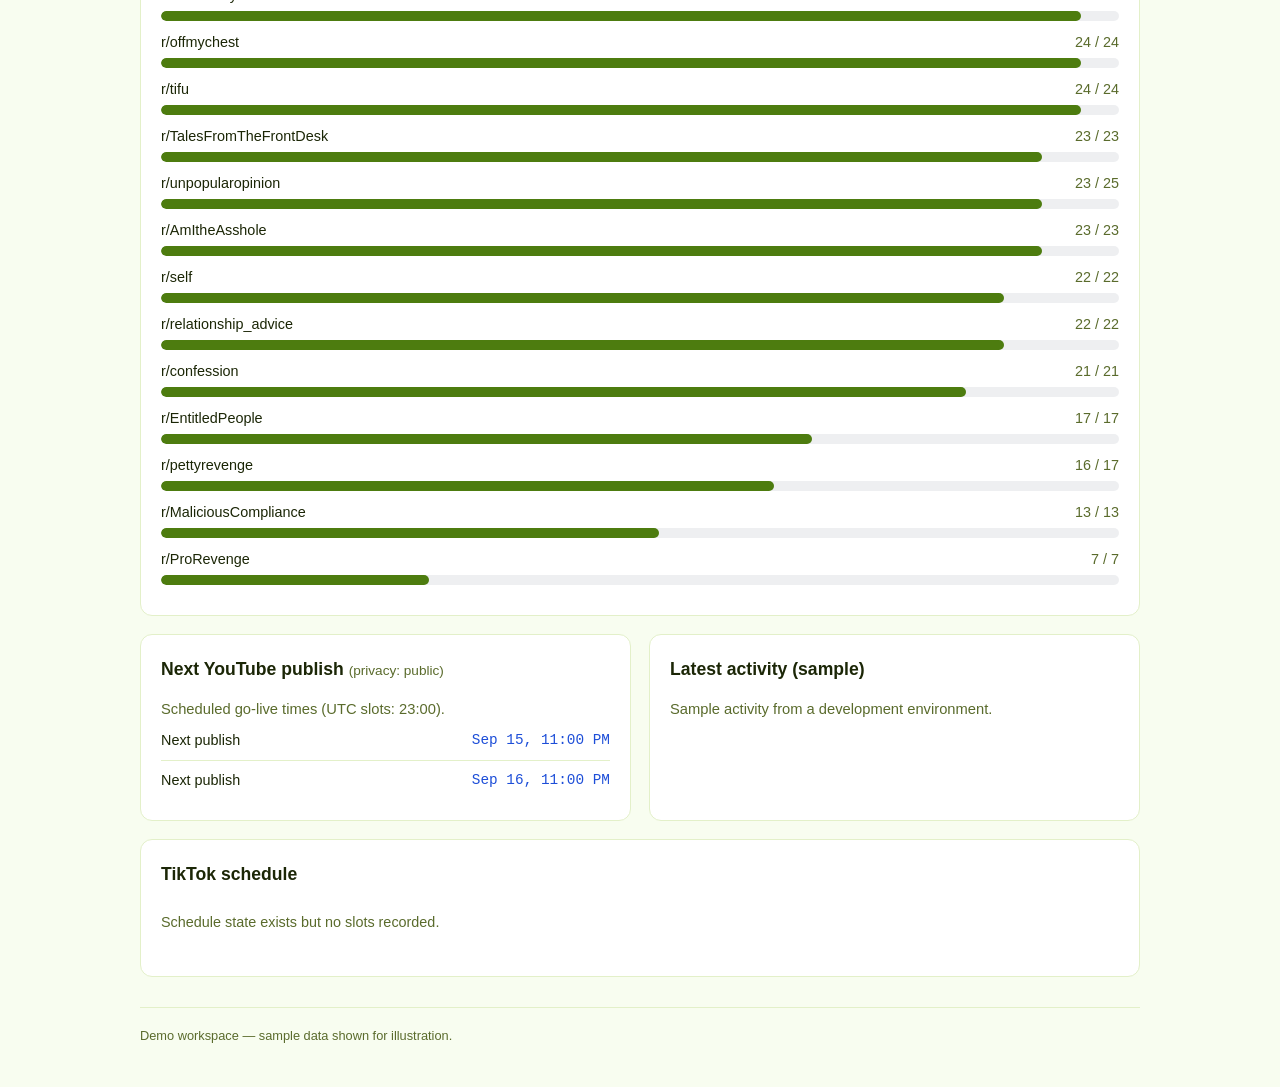
==== commit 7bea5f67: "style: switch the site to a bright Lime Fresh palette The Graphite + white theme moved the site out " ====
--- a/dashboard/index.html
+++ b/dashboard/index.html
@@ -5,7 +5,7 @@
     <link rel="icon" type="image/png" sizes="32x32" href="../favicon-32x32.png">
     <link rel="icon" type="image/png" sizes="16x16" href="../favicon-16x16.png">
     <link rel="apple-touch-icon" sizes="180x180" href="../apple-touch-icon.png">
-    <meta name="theme-color" content="#0b0b0c">
+    <meta name="theme-color" content="#f8fdf0">
     <link rel="manifest" href="../site.webmanifest">
     <meta property="og:title" content="Faceless Video Creator poster">
     <meta property="og:description" content="AI-powered Reddit story video generator">
--- a/dashboard/style.css
+++ b/dashboard/style.css
@@ -1,17 +1,18 @@
 :root {
-    /* Graphite + white — matches the public site (index.html). */
-    --bg: #0b0b0c;
-    --panel: #141417;
-    --border: #2a2a2e;
-    --text: #ededf0;
-    --muted: #9a9aa2;
-    --accent: #e4e4e7;
-    /* Semantic colours are intentionally left alone: green/red/yellow carry
-       meaning (success, failure, warning) and must not change with the theme. */
-    --green: #3fb950;
-    --red: #f85149;
-    --yellow: #d29922;
-    --blue: #8ab4ff;
+    /* Lime Fresh — matches the public site (index.html). */
+    --bg: #f8fdf0;
+    --panel: #ffffff;
+    --border: #e3f0c9;
+    --text: #1b2606;
+    --muted: #5a6b2c;
+    --accent: #4d7c0f;
+    /* Semantic colours keep their meaning (green=success, red=failure,
+       yellow=warning, blue=informational); only the shades are darkened so
+       they stay readable on the light surface. */
+    --green: #166534;
+    --red: #b91c1c;
+    --yellow: #8a5305;
+    --blue: #1d4ed8;
 }
 
 * { box-sizing: border-box; }
@@ -66,7 +67,7 @@
 .alert {
     background: rgba(210, 153, 34, 0.12);
     border: 1px solid rgba(210, 153, 34, 0.5);
-    color: #e3b341;
+    color: var(--yellow);
     border-radius: 10px;
     padding: 14px 18px;
     margin: 18px 0;
@@ -221,13 +222,13 @@
 
 .perf-badge.perf-good {
     background: rgba(46, 211, 130, 0.12);
-    color: #2ed382;
+    color: var(--green);
     border-color: rgba(46, 211, 130, 0.45);
 }
 
 .perf-badge.perf-bad {
     background: rgba(248, 81, 73, 0.12);
-    color: #f85149;
+    color: var(--red);
     border-color: rgba(248, 81, 73, 0.45);
 }
 
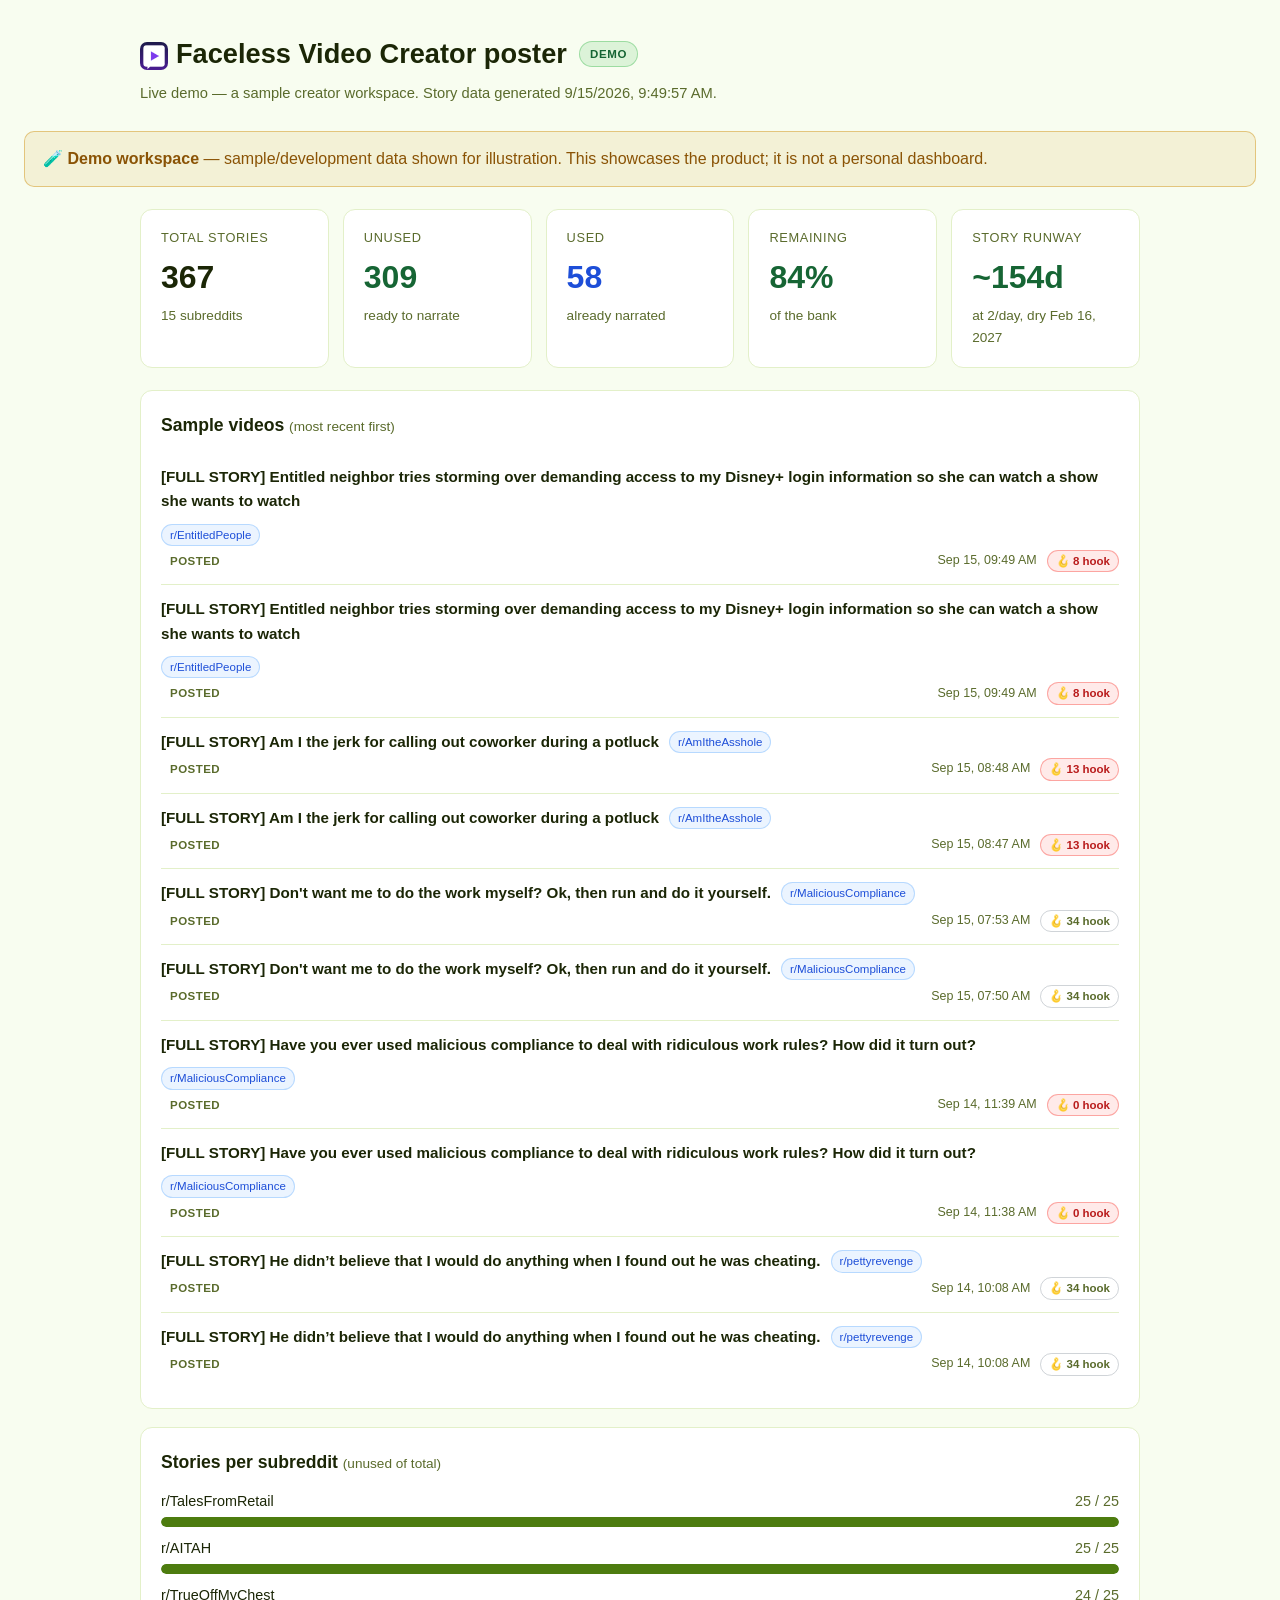
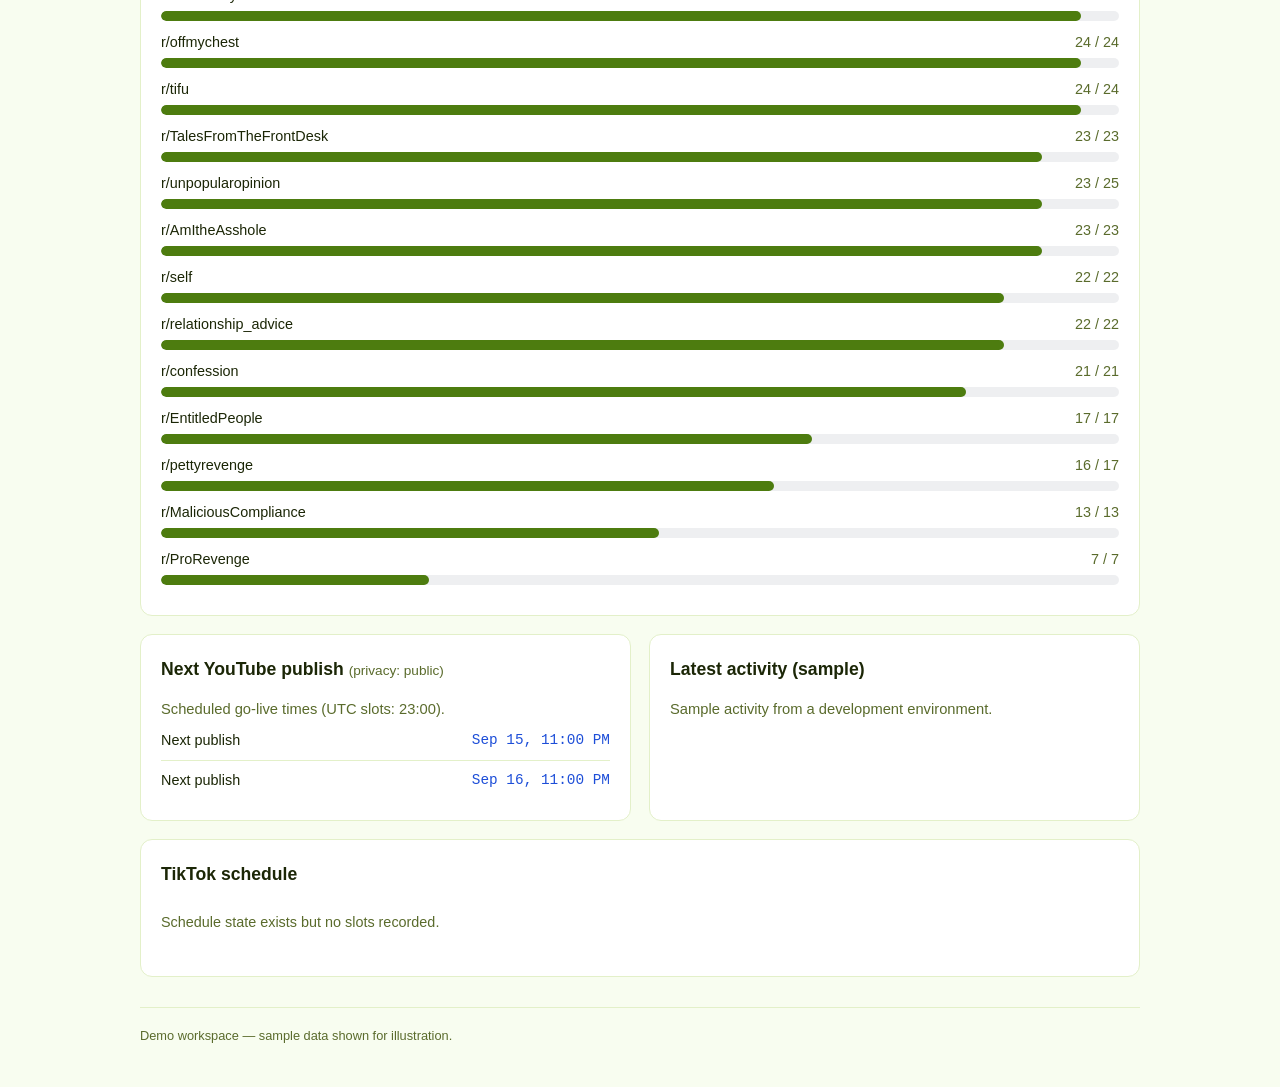
==== commit a53c8a24: "fix: show the brand icon on every page and correct the og:image size Only the dashboard rendered the" ====
--- a/dashboard/index.html
+++ b/dashboard/index.html
@@ -10,8 +10,8 @@
     <meta property="og:title" content="Faceless Video Creator poster">
     <meta property="og:description" content="AI-powered Reddit story video generator">
     <meta property="og:image" content="../icon-512.png">
-    <meta property="og:image:width" content="512">
-    <meta property="og:image:height" content="512">
+    <meta property="og:image:width" content="1024">
+    <meta property="og:image:height" content="1024">
     <meta name="twitter:card" content="summary">
     <meta charset="UTF-8" />
     <meta name="viewport" content="width=device-width, initial-scale=1.0" />
@@ -21,7 +21,7 @@
 <body>
     <header>
         <div class="title-row">
-            <h1><img src="../favicon-32x32.png" alt="icon" style="width:28px;height:28px;vertical-align:middle;margin-right:6px;"> Faceless Video Creator poster</h1>
+            <h1><img src="../favicon-96x96.png" alt="" width="28" height="28" style="border-radius:7px;vertical-align:middle;margin-right:8px;">Faceless Video Creator poster</h1>
             <span class="pill pill-live">demo</span>
         </div>
         <p class="subtitle">Live demo — a sample creator workspace.
